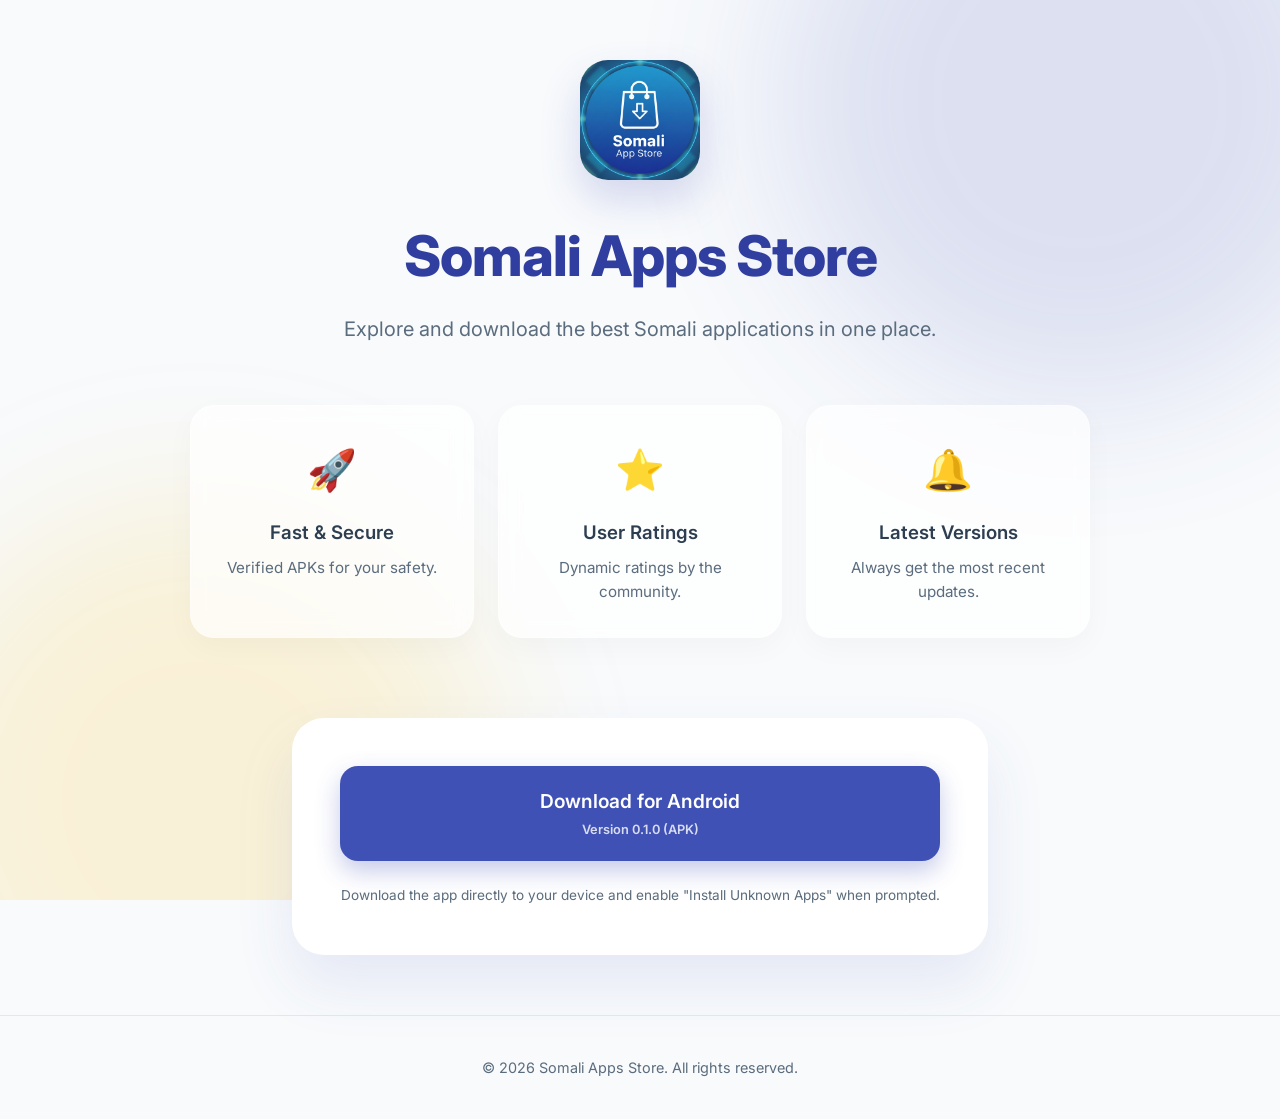
==== landing_page/index.html @ 5ba950f2 "Initial commit - Somali Apps Store Complete v0.1.0" ====
<!DOCTYPE html>
<html lang="en">
<head>
    <meta charset="UTF-8">
    <meta name="viewport" content="width=device-width, initial-scale=1.0">
    <title>Somali Apps Store - Download</title>
    <link rel="stylesheet" href="style.css">
    <link href="https://fonts.googleapis.com/css2?family=Inter:wght@400;600;800&display=swap" rel="stylesheet">
</head>
<body>
    <div class="background-blobs">
        <div class="blob blob-1"></div>
        <div class="blob blob-2"></div>
    </div>

    <main>
        <div class="container">
            <header>
                <div class="logo-container">
                    <img src="../assets/icon.png" alt="App Logo" class="app-logo">
                </div>
                <h1>Somali Apps Store</h1>
                <p class="tagline">Explore and download the best Somali applications in one place.</p>
            </header>

            <section class="features">
                <div class="feature-card">
                    <div class="feature-icon">🚀</div>
                    <h3>Fast & Secure</h3>
                    <p>Verified APKs for your safety.</p>
                </div>
                <div class="feature-card">
                    <div class="feature-icon">⭐</div>
                    <h3>User Ratings</h3>
                    <p>Dynamic ratings by the community.</p>
                </div>
                <div class="feature-card">
                    <div class="feature-icon">🔔</div>
                    <h3>Latest Versions</h3>
                    <p>Always get the most recent updates.</p>
                </div>
            </section>

            <div class="cta-section">
                <!-- IMPORTANT: Replace '#' with your actual download link once uploaded -->
                <a href="#" class="download-button" id="downloadBtn">
                    <span class="btn-text">Download for Android</span>
                    <span class="btn-subtext">Version 0.1.0 (APK)</span>
                </a>
                <p class="hosting-note">Download the app directly to your device and enable "Install Unknown Apps" when prompted.</p>
            </div>
        </div>
    </main>

    <footer>
        <p>&copy; 2026 Somali Apps Store. All rights reserved.</p>
    </footer>

    <script>
        // Simple animation trigger
        document.addEventListener('DOMContentLoaded', () => {
            const container = document.querySelector('.container');
            container.style.opacity = '1';
            container.style.transform = 'translateY(0)';
        });
    </script>
</body>
</html>
---- landing_page/style.css ----
:root {
    --primary: #3f51b5;
    --primary-dark: #303f9f;
    --primary-light: #c5cae9;
    --accent: #ffc107;
    --text-main: #2c3e50;
    --text-secondary: #5a6c7d;
    --bg-light: #f8fafc;
    --white: #ffffff;
}

* {
    margin: 0;
    padding: 0;
    box-握sizing: border-box;
}

body {
    font-family: 'Inter', sans-serif;
    background-color: var(--bg-light);
    color: var(--text-main);
    overflow-x: hidden;
    line-height: 1.6;
}

.background-blobs {
    position: fixed;
    top: 0;
    left: 0;
    width: 100%;
    height: 100%;
    z-index: -1;
    overflow: hidden;
}

.blob {
    position: absolute;
    width: 600px;
    height: 600px;
    filter: blur(80px);
    opacity: 0.15;
    border-radius: 50%;
}

.blob-1 {
    background: var(--primary);
    top: -200px;
    right: -100px;
    animation: move 20s infinite alternate;
}

.blob-2 {
    background: var(--accent);
    bottom: -200px;
    left: -100px;
    animation: move 25s infinite alternate-reverse;
}

@keyframes move {
    from { transform: translate(0, 0); }
    to { transform: translate(50px, 100px); }
}

.container {
    max-width: 900px;
    margin: 0 auto;
    padding: 60px 20px;
    text-align: center;
    opacity: 0;
    transform: translateY(20px);
    transition: all 1s ease-out;
}

header {
    margin-bottom: 60px;
}

.logo-container {
    margin-bottom: 24px;
}

.app-logo {
    width: 120px;
    height: 120px;
    border-radius: 28px;
    box-shadow: 0 20px 40px rgba(63, 81, 181, 0.2);
    transition: transform 0.3s ease;
}

.app-logo:hover {
    transform: scale(1.05) rotate(2deg);
}

h1 {
    font-size: 3.5rem;
    font-weight: 800;
    margin-bottom: 12px;
    color: var(--primary-dark);
    letter-spacing: -1px;
}

.tagline {
    font-size: 1.25rem;
    color: var(--text-secondary);
    max-width: 600px;
    margin: 0 auto;
}

.features {
    display: grid;
    grid-template-columns: repeat(auto-fit, minmax(250px, 1fr));
    gap: 24px;
    margin-bottom: 80px;
}

.feature-card {
    background: rgba(255, 255, 255, 0.7);
    backdrop-filter: blur(10px);
    padding: 32px;
    border-radius: 24px;
    border: 1px solid rgba(255, 255, 255, 0.3);
    box-shadow: 0 10px 30px rgba(0, 0, 0, 0.03);
    transition: transform 0.3s ease;
}

.feature-card:hover {
    transform: translateY(-5px);
}

.feature-icon {
    font-size: 2.5rem;
    margin-bottom: 16px;
}

.feature-card h3 {
    margin-bottom: 8px;
    font-weight: 600;
}

.feature-card p {
    font-size: 0.95rem;
    color: var(--text-secondary);
}

.cta-section {
    background: var(--white);
    padding: 48px;
    border-radius: 32px;
    box-shadow: 0 30px 60px rgba(63, 81, 181, 0.1);
    max-width: 600px;
    margin: 0 auto;
}

.download-button {
    display: flex;
    flex-direction: column;
    align-items: center;
    justify-content: center;
    background: var(--primary);
    color: var(--white);
    padding: 20px 40px;
    border-radius: 18px;
    text-decoration: none;
    font-weight: 600;
    transition: all 0.3s ease;
    box-shadow: 0 10px 25px rgba(63, 81, 181, 0.3);
}

.download-button:hover {
    background: var(--primary-dark);
    transform: translateY(-2px);
    box-shadow: 0 15px 35px rgba(63, 81, 181, 0.4);
}

.btn-text {
    font-size: 1.2rem;
}

.btn-subtext {
    font-size: 0.8rem;
    opacity: 0.8;
    margin-top: 4px;
}

.hosting-note {
    margin-top: 24px;
    font-size: 0.85rem;
    color: var(--text-secondary);
}

footer {
    padding: 40px;
    text-align: center;
    font-size: 0.9rem;
    color: var(--text-secondary);
    border-top: 1px solid #e2e8f0;
}

@media (max-width: 600px) {
    h1 {
        font-size: 2.5rem;
    }
    .container {
        padding: 40px 15px;
    }
    .cta-section {
        padding: 30px 20px;
    }
}
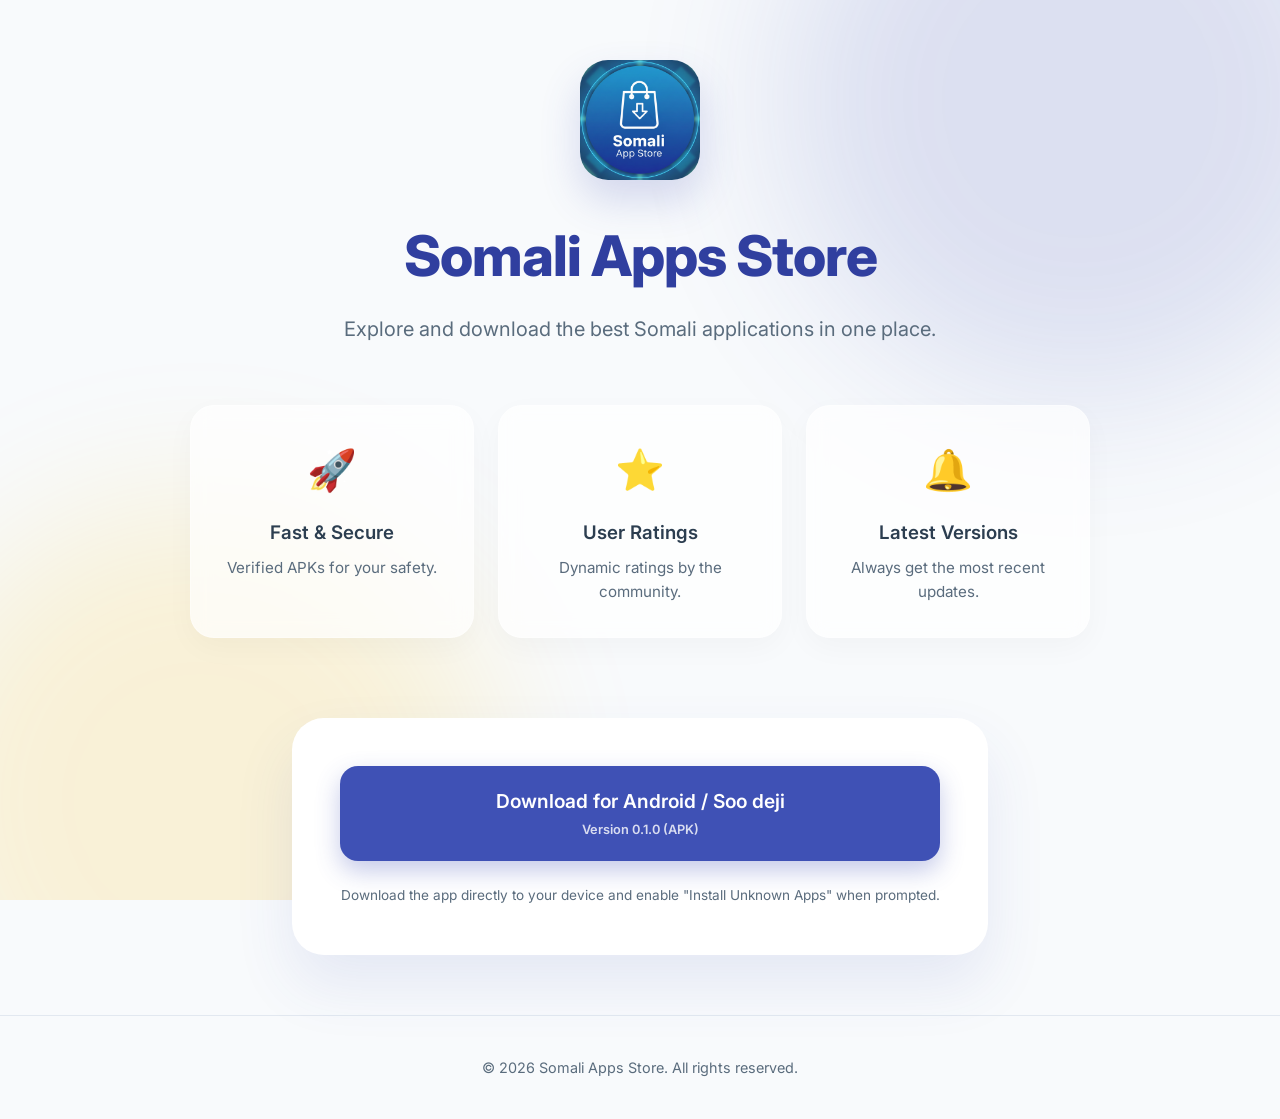
==== commit e419044b: "Update download button to direct latest link" ====
--- a/landing_page/index.html
+++ b/landing_page/index.html
@@ -1,5 +1,6 @@
 <!DOCTYPE html>
 <html lang="en">
+
 <head>
     <meta charset="UTF-8">
     <meta name="viewport" content="width=device-width, initial-scale=1.0">
@@ -7,6 +8,7 @@
     <link rel="stylesheet" href="style.css">
     <link href="https://fonts.googleapis.com/css2?family=Inter:wght@400;600;800&display=swap" rel="stylesheet">
 </head>
+
 <body>
     <div class="background-blobs">
         <div class="blob blob-1"></div>
@@ -43,11 +45,13 @@
 
             <div class="cta-section">
                 <!-- IMPORTANT: Replace '#' with your actual download link once uploaded -->
-                <a href="#" class="download-button" id="downloadBtn">
-                    <span class="btn-text">Download for Android</span>
+                <a href="https://github.com/Ilyaasc97/somali-apps-Store-/releases/latest/download/app-release.apk"
+                    class="download-button" id="downloadBtn">
+                    <span class="btn-text">Download for Android / Soo deji</span>
                     <span class="btn-subtext">Version 0.1.0 (APK)</span>
                 </a>
-                <p class="hosting-note">Download the app directly to your device and enable "Install Unknown Apps" when prompted.</p>
+                <p class="hosting-note">Download the app directly to your device and enable "Install Unknown Apps" when
+                    prompted.</p>
             </div>
         </div>
     </main>
@@ -65,4 +69,5 @@
         });
     </script>
 </body>
-</html>
+
+</html>
